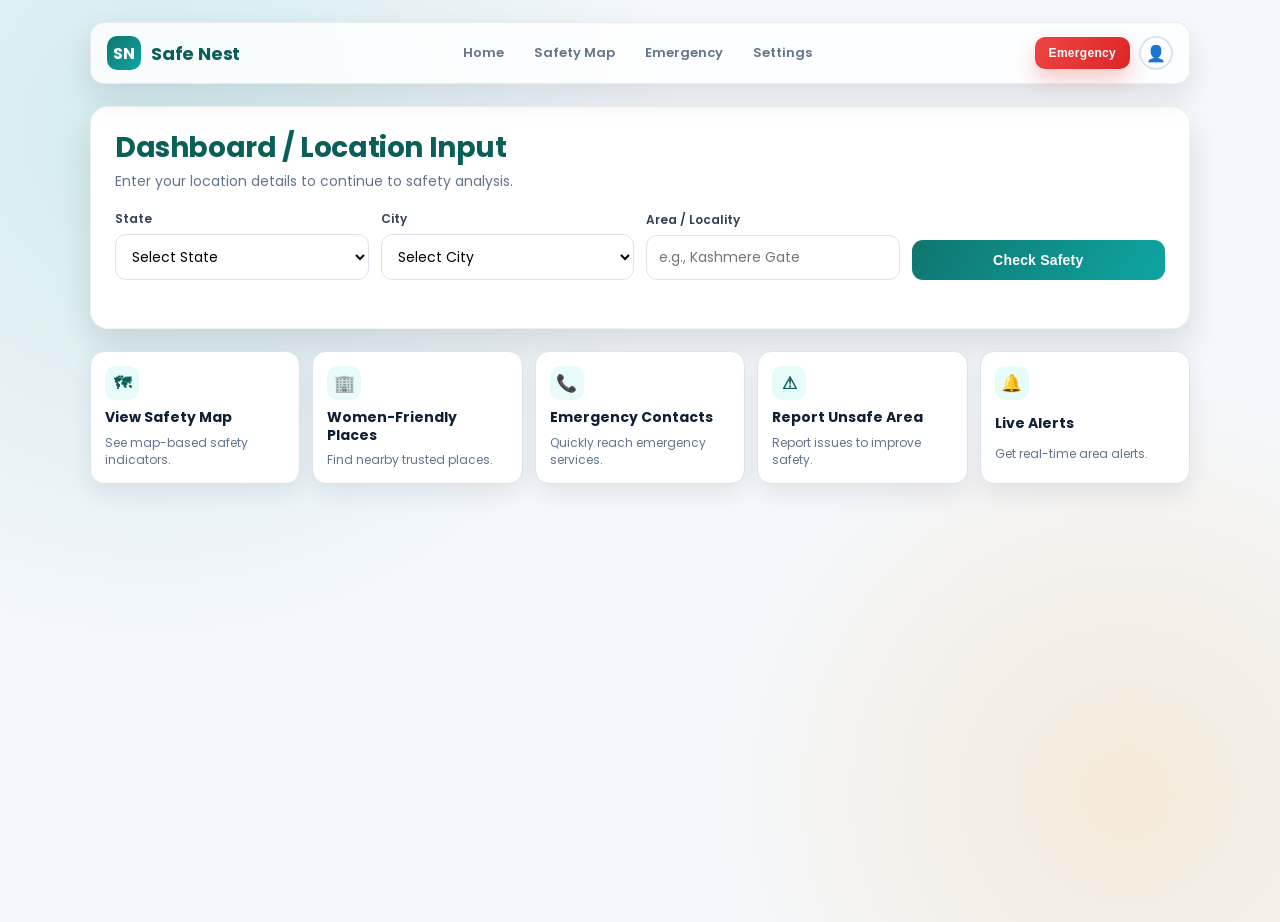
==== dashboard.html @ fce7488a "pages added" ====
<!DOCTYPE html>
<html lang="en">
<head>
  <meta charset="UTF-8" />
  <meta name="viewport" content="width=device-width, initial-scale=1.0" />
  <title>Safe Nest - Dashboard</title>
  <style>
    @import url('https://fonts.googleapis.com/css2?family=Poppins:wght@300;400;500;600;700&display=swap');

    :root {
      --bg: #f4f7fb;
      --surface: #ffffff;
      --primary: #0f766e;
      --primary-strong: #0b5f59;
      --secondary: #0ea5a2;
      --accent: #f59e0b;
      --text: #0f172a;
      --muted: #64748b;
      --border: #dbe4ed;
      --danger: #dc2626;
      --shadow: 0 18px 35px rgba(15, 23, 42, 0.12);
    }

    * {
      box-sizing: border-box;
      margin: 0;
      padding: 0;
    }

    body {
      font-family: 'Poppins', sans-serif;
      min-height: 100vh;
      color: var(--text);
      background:
        radial-gradient(circle at 12% 14%, rgba(14, 165, 162, 0.15), transparent 38%),
        radial-gradient(circle at 88% 86%, rgba(245, 158, 11, 0.14), transparent 30%),
        var(--bg);
    }

    .container {
      width: min(1100px, 92%);
      margin: 22px auto 40px;
    }

    .top-nav {
      position: sticky;
      top: 12px;
      z-index: 50;
      background: rgba(255, 255, 255, 0.82);
      backdrop-filter: blur(8px);
      border: 1px solid rgba(15, 23, 42, 0.08);
      border-radius: 14px;
      box-shadow: 0 14px 30px rgba(15, 23, 42, 0.1);
      padding: 12px 16px;
      display: flex;
      align-items: center;
      justify-content: space-between;
      gap: 12px;
      animation: fadeDown 0.45s ease;
    }

    .logo {
      display: flex;
      align-items: center;
      gap: 10px;
      font-weight: 700;
      color: var(--primary-strong);
      font-size: 18px;
      letter-spacing: -0.2px;
    }

    .logo-mark {
      width: 34px;
      height: 34px;
      border-radius: 10px;
      background: linear-gradient(140deg, var(--primary), var(--secondary));
      color: #fff;
      display: grid;
      place-items: center;
      font-size: 16px;
      font-weight: 700;
    }

    .nav-links {
      display: flex;
      align-items: center;
      gap: 6px;
      flex-wrap: wrap;
    }

    .nav-links a {
      text-decoration: none;
      color: var(--muted);
      font-size: 13px;
      font-weight: 600;
      padding: 8px 12px;
      border-radius: 10px;
      transition: 0.2s ease;
    }

    .nav-links a:hover {
      color: var(--primary-strong);
      background: #ecfbfa;
    }

    .nav-actions {
      display: flex;
      align-items: center;
      gap: 9px;
    }

    .emergency-btn {
      border: none;
      background: linear-gradient(120deg, #ef4444, #dc2626);
      color: #fff;
      border-radius: 10px;
      font-size: 12px;
      font-weight: 700;
      letter-spacing: 0.3px;
      padding: 9px 14px;
      cursor: pointer;
      box-shadow: 0 10px 20px rgba(220, 38, 38, 0.25);
      white-space: nowrap;
    }

    .profile {
      width: 34px;
      height: 34px;
      border-radius: 50%;
      border: 2px solid var(--border);
      display: grid;
      place-items: center;
      background: #fff;
      color: var(--primary-strong);
      font-size: 16px;
      cursor: pointer;
      transition: border-color 0.2s ease;
    }

    .profile:hover {
      border-color: var(--primary);
    }

    .main-section {
      margin-top: 22px;
      display: grid;
      gap: 22px;
      animation: riseUp 0.45s ease;
    }

    .location-panel {
      background: var(--surface);
      border: 1px solid rgba(15, 23, 42, 0.06);
      border-radius: 18px;
      box-shadow: var(--shadow);
      padding: 24px;
    }

    .location-panel h1 {
      font-size: 28px;
      color: var(--primary-strong);
      line-height: 1.2;
      letter-spacing: -0.4px;
    }

    .location-panel p {
      margin-top: 6px;
      font-size: 14px;
      color: var(--muted);
    }

    .location-form {
      margin-top: 18px;
      display: grid;
      grid-template-columns: repeat(4, 1fr);
      gap: 12px;
      align-items: end;
    }

    .field {
      display: grid;
      gap: 6px;
    }

    .field label {
      font-size: 12px;
      font-weight: 600;
      color: #334155;
    }

    .field select,
    .field input {
      width: 100%;
      border: 1px solid var(--border);
      border-radius: 11px;
      padding: 11px 12px;
      font-size: 14px;
      font-family: inherit;
      outline: none;
      transition: 0.2s ease;
      background: #fff;
    }

    .field select:focus,
    .field input:focus {
      border-color: var(--secondary);
      box-shadow: 0 0 0 3px rgba(14, 165, 162, 0.14);
    }

    .check-btn {
      border: none;
      border-radius: 11px;
      background: linear-gradient(120deg, var(--primary), var(--secondary));
      color: #fff;
      padding: 12px;
      font-size: 14px;
      font-weight: 700;
      cursor: pointer;
      transition: 0.2s ease;
      letter-spacing: 0.2px;
    }

    .check-btn:hover {
      transform: translateY(-1px);
      box-shadow: 0 10px 24px rgba(15, 118, 110, 0.28);
    }

    .error-msg {
      margin-top: 10px;
      font-size: 13px;
      color: var(--danger);
      min-height: 18px;
      font-weight: 500;
    }

    .quick-access {
      display: grid;
      gap: 12px;
      grid-template-columns: repeat(5, 1fr);
    }

    .quick-card {
      background: var(--surface);
      border: 1px solid rgba(15, 23, 42, 0.08);
      border-radius: 14px;
      box-shadow: 0 10px 24px rgba(15, 23, 42, 0.08);
      padding: 14px;
      cursor: pointer;
      display: grid;
      gap: 8px;
      min-height: 110px;
      transition: transform 0.2s ease, box-shadow 0.2s ease;
      text-align: left;
      font-family: inherit;
      border: 1px solid var(--border);
    }

    .quick-card:hover {
      transform: translateY(-3px);
      box-shadow: 0 14px 28px rgba(15, 23, 42, 0.14);
    }

    .quick-card .icon {
      width: 34px;
      height: 34px;
      border-radius: 10px;
      background: #e7fbfa;
      color: var(--primary-strong);
      display: grid;
      place-items: center;
      font-size: 17px;
      font-weight: 700;
    }

    .quick-card h3 {
      font-size: 14px;
      line-height: 1.3;
      color: #102034;
    }

    .quick-card p {
      font-size: 12px;
      color: var(--muted);
      line-height: 1.4;
    }

    @media (max-width: 980px) {
      .location-form {
        grid-template-columns: repeat(2, 1fr);
      }

      .quick-access {
        grid-template-columns: repeat(2, 1fr);
      }
    }

    @media (max-width: 640px) {
      .top-nav {
        flex-wrap: wrap;
      }

      .nav-links {
        order: 3;
        width: 100%;
      }

      .location-form {
        grid-template-columns: 1fr;
      }

      .quick-access {
        grid-template-columns: 1fr;
      }
    }

    @keyframes fadeDown {
      from {
        opacity: 0;
        transform: translateY(-12px);
      }
      to {
        opacity: 1;
        transform: translateY(0);
      }
    }

    @keyframes riseUp {
      from {
        opacity: 0;
        transform: translateY(10px);
      }
      to {
        opacity: 1;
        transform: translateY(0);
      }
    }
  </style>
</head>
<body>
  <div class="container">
    <nav class="top-nav">
      <div class="logo">
        <span class="logo-mark">SN</span>
        <span>Safe Nest</span>
      </div>

      <div class="nav-links">
        <a href="#">Home</a>
        <a href="#">Safety Map</a>
        <a href="#">Emergency</a>
        <a href="#">Settings</a>
      </div>

      <div class="nav-actions">
        <button class="emergency-btn" type="button" onclick="window.location.href='tel:112'">Emergency</button>
        <button class="profile" type="button" title="Profile">&#128100;</button>
      </div>
    </nav>

    <main class="main-section">
      <section class="location-panel">
        <h1>Dashboard / Location Input</h1>
        <p>Enter your location details to continue to safety analysis.</p>

        <form class="location-form" id="locationForm" novalidate>
          <div class="field">
            <label for="state">State</label>
            <select id="state">
              <option value="">Select State</option>
              <option value="Delhi">Delhi</option>
              <option value="Maharashtra">Maharashtra</option>
              <option value="Karnataka">Karnataka</option>
              <option value="Uttar Pradesh">Uttar Pradesh</option>
              <option value="Tamil Nadu">Tamil Nadu</option>
            </select>
          </div>

          <div class="field">
            <label for="city">City</label>
            <select id="city">
              <option value="">Select City</option>
              <option value="New Delhi">New Delhi</option>
              <option value="Mumbai">Mumbai</option>
              <option value="Bengaluru">Bengaluru</option>
              <option value="Lucknow">Lucknow</option>
              <option value="Chennai">Chennai</option>
            </select>
          </div>

          <div class="field">
            <label for="area">Area / Locality</label>
            <input id="area" type="text" placeholder="e.g., Kashmere Gate" />
          </div>

          <button class="check-btn" type="submit">Check Safety</button>
        </form>

        <p class="error-msg" id="formError"></p>
      </section>

      <section class="quick-access" aria-label="Quick access">
        <button class="quick-card" type="button" id="viewSafetyMapBtn">
          <span class="icon">&#128506;</span>
          <h3>View Safety Map</h3>
          <p>See map-based safety indicators.</p>
        </button>

        <button class="quick-card" type="button" id="womenFriendlyBtn">
          <span class="icon">&#127970;</span>
          <h3>Women-Friendly Places</h3>
          <p>Find nearby trusted places.</p>
        </button>

        <button class="quick-card" type="button" id="emergencyContactsBtn">
          <span class="icon">&#128222;</span>
          <h3>Emergency Contacts</h3>
          <p>Quickly reach emergency services.</p>
        </button>

        <button class="quick-card" type="button" id="reportUnsafeBtn">
          <span class="icon">&#9888;</span>
          <h3>Report Unsafe Area</h3>
          <p>Report issues to improve safety.</p>
        </button>

        <button class="quick-card" type="button" id="liveAlertsBtn">
          <span class="icon">&#128276;</span>
          <h3>Live Alerts</h3>
          <p>Get real-time area alerts.</p>
        </button>
      </section>
    </main>
  </div>

  <script>
    const locationForm = document.getElementById('locationForm');
    const stateInput = document.getElementById('state');
    const cityInput = document.getElementById('city');
    const areaInput = document.getElementById('area');
    const formError = document.getElementById('formError');

    function saveLocationAndGoToMap() {
      const state = stateInput.value.trim();
      const city = cityInput.value.trim();
      const area = areaInput.value.trim();

      if (!state || !city || !area) {
        formError.textContent = 'Please fill State, City, and Area / Locality.';
        return;
      }

      const selectedLocation = {
        state: state,
        city: city,
        area: area,
        savedAt: new Date().toISOString()
      };

      localStorage.setItem('safeNestSelectedLocation', JSON.stringify(selectedLocation));
      formError.textContent = '';
      window.location.href = 'map.html';
    }

    locationForm.addEventListener('submit', function (event) {
      event.preventDefault();
      saveLocationAndGoToMap();
    });

    document.getElementById('viewSafetyMapBtn').addEventListener('click', function () {
      saveLocationAndGoToMap();
    });

    document.getElementById('womenFriendlyBtn').addEventListener('click', function () {
      const state = stateInput.value.trim();
      const city = cityInput.value.trim();
      const area = areaInput.value.trim();

      if (!state || !city || !area) {
        formError.textContent = 'Please fill State, City, and Area / Locality first.';
        return;
      }

      const selectedLocation = {
        state: state,
        city: city,
        area: area,
        savedAt: new Date().toISOString(),
        focus: 'women-friendly'
      };

      localStorage.setItem('safeNestSelectedLocation', JSON.stringify(selectedLocation));
      window.location.href = 'map.html?focus=women-friendly';
    });

    document.getElementById('emergencyContactsBtn').addEventListener('click', function () {
      window.location.href = 'tel:112';
    });

    document.getElementById('reportUnsafeBtn').addEventListener('click', function () {
      const subject = encodeURIComponent('Unsafe area report - Safe Nest');
      const body = encodeURIComponent('Location details:\nState: ' + stateInput.value.trim() + '\nCity: ' + cityInput.value.trim() + '\nArea: ' + areaInput.value.trim());
      window.location.href = 'mailto:safenest@example.com?subject=' + subject + '&body=' + body;
    });

    document.getElementById('liveAlertsBtn').addEventListener('click', function () {
      const state = stateInput.value.trim();
      const city = cityInput.value.trim();
      const area = areaInput.value.trim();

      if (state && city && area) {
        const selectedLocation = {
          state: state,
          city: city,
          area: area,
          savedAt: new Date().toISOString(),
          focus: 'alerts'
        };

        localStorage.setItem('safeNestSelectedLocation', JSON.stringify(selectedLocation));
        window.location.href = 'map.html?focus=alerts';
        return;
      }

      window.location.href = 'map.html';
    });
  </script>
</body>
</html>
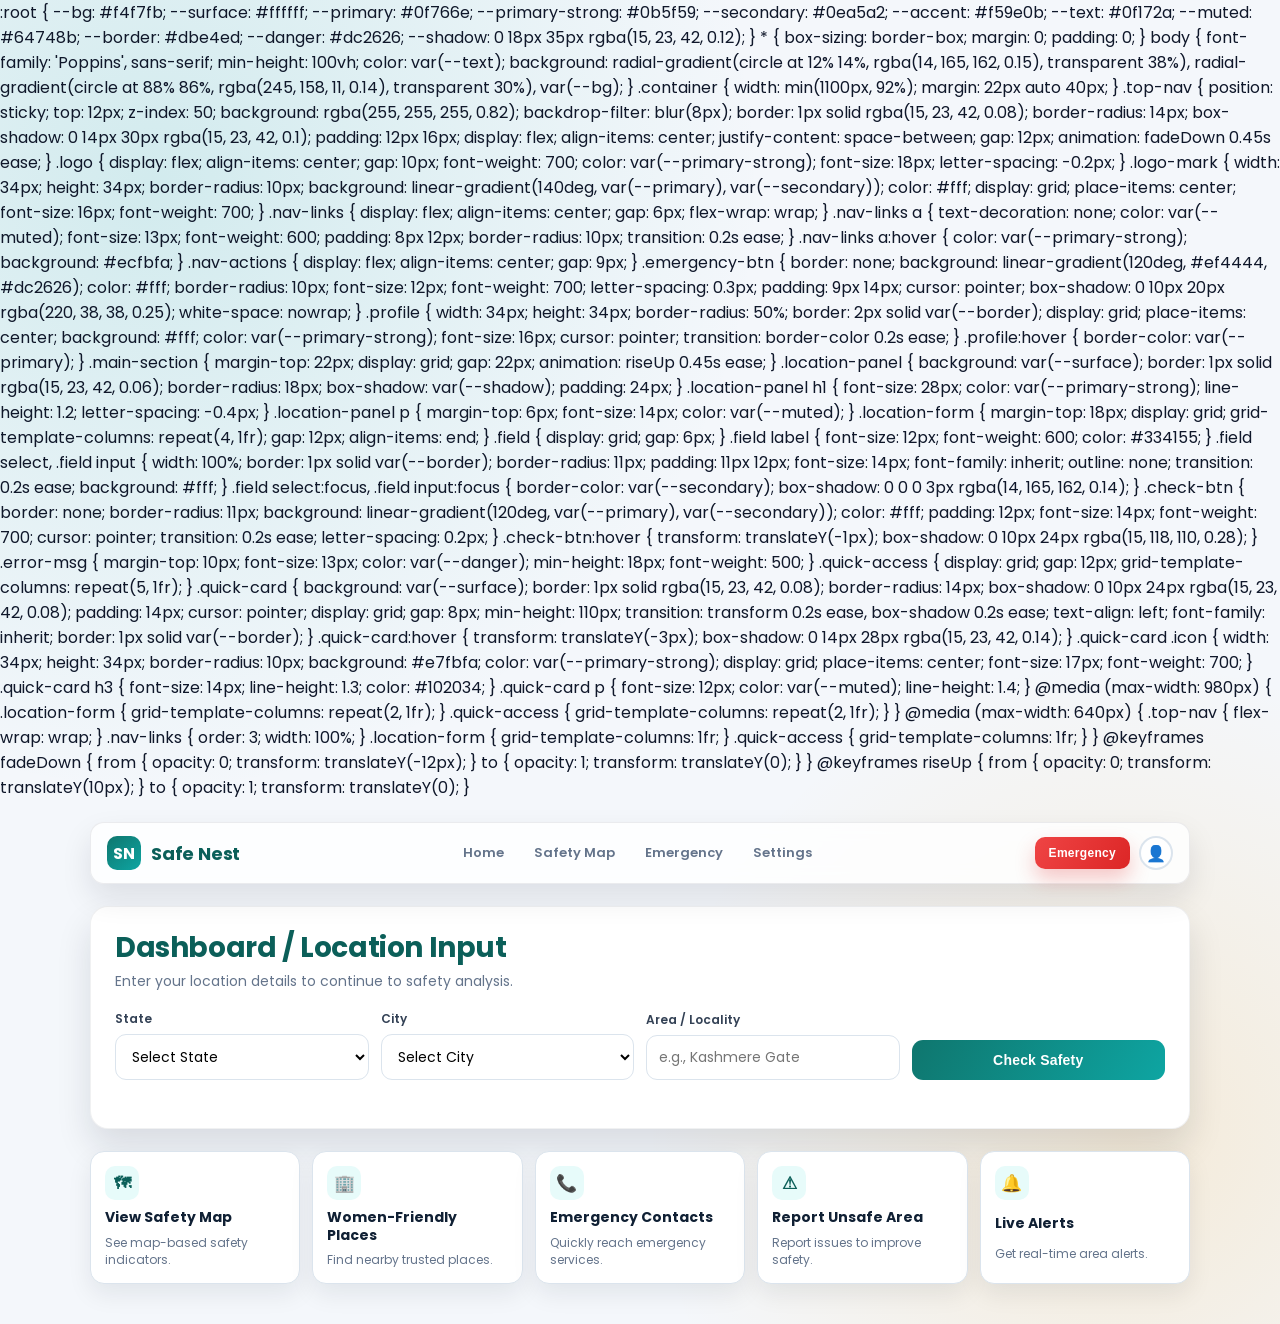
==== commit 6551328c: "push the changes" ====
--- a/dashboard.html
+++ b/dashboard.html
@@ -4,8 +4,7 @@
   <meta charset="UTF-8" />
   <meta name="viewport" content="width=device-width, initial-scale=1.0" />
   <title>Safe Nest - Dashboard</title>
-  <style>
-    @import url('https://fonts.googleapis.com/css2?family=Poppins:wght@300;400;500;600;700&display=swap');
+  <link rel="stylesheet" href="css/dashboard.css" />
 
     :root {
       --bg: #f4f7fb;
@@ -333,8 +332,6 @@
         opacity: 1;
         transform: translateY(0);
       }
-    }
-  </style>
 </head>
 <body>
   <div class="container">
@@ -432,97 +429,6 @@
     </main>
   </div>
 
-  <script>
-    const locationForm = document.getElementById('locationForm');
-    const stateInput = document.getElementById('state');
-    const cityInput = document.getElementById('city');
-    const areaInput = document.getElementById('area');
-    const formError = document.getElementById('formError');
-
-    function saveLocationAndGoToMap() {
-      const state = stateInput.value.trim();
-      const city = cityInput.value.trim();
-      const area = areaInput.value.trim();
-
-      if (!state || !city || !area) {
-        formError.textContent = 'Please fill State, City, and Area / Locality.';
-        return;
-      }
-
-      const selectedLocation = {
-        state: state,
-        city: city,
-        area: area,
-        savedAt: new Date().toISOString()
-      };
-
-      localStorage.setItem('safeNestSelectedLocation', JSON.stringify(selectedLocation));
-      formError.textContent = '';
-      window.location.href = 'map.html';
-    }
-
-    locationForm.addEventListener('submit', function (event) {
-      event.preventDefault();
-      saveLocationAndGoToMap();
-    });
-
-    document.getElementById('viewSafetyMapBtn').addEventListener('click', function () {
-      saveLocationAndGoToMap();
-    });
-
-    document.getElementById('womenFriendlyBtn').addEventListener('click', function () {
-      const state = stateInput.value.trim();
-      const city = cityInput.value.trim();
-      const area = areaInput.value.trim();
-
-      if (!state || !city || !area) {
-        formError.textContent = 'Please fill State, City, and Area / Locality first.';
-        return;
-      }
-
-      const selectedLocation = {
-        state: state,
-        city: city,
-        area: area,
-        savedAt: new Date().toISOString(),
-        focus: 'women-friendly'
-      };
-
-      localStorage.setItem('safeNestSelectedLocation', JSON.stringify(selectedLocation));
-      window.location.href = 'map.html?focus=women-friendly';
-    });
-
-    document.getElementById('emergencyContactsBtn').addEventListener('click', function () {
-      window.location.href = 'tel:112';
-    });
-
-    document.getElementById('reportUnsafeBtn').addEventListener('click', function () {
-      const subject = encodeURIComponent('Unsafe area report - Safe Nest');
-      const body = encodeURIComponent('Location details:\nState: ' + stateInput.value.trim() + '\nCity: ' + cityInput.value.trim() + '\nArea: ' + areaInput.value.trim());
-      window.location.href = 'mailto:safenest@example.com?subject=' + subject + '&body=' + body;
-    });
-
-    document.getElementById('liveAlertsBtn').addEventListener('click', function () {
-      const state = stateInput.value.trim();
-      const city = cityInput.value.trim();
-      const area = areaInput.value.trim();
-
-      if (state && city && area) {
-        const selectedLocation = {
-          state: state,
-          city: city,
-          area: area,
-          savedAt: new Date().toISOString(),
-          focus: 'alerts'
-        };
-
-        localStorage.setItem('safeNestSelectedLocation', JSON.stringify(selectedLocation));
-        window.location.href = 'map.html?focus=alerts';
-        return;
-      }
-
-      window.location.href = 'map.html';
-    });
-  </script>
+  <script src="js/dashboard.js" defer></script>
 </body>
 </html>
--- a/css/dashboard.css
+++ b/css/dashboard.css
@@ -0,0 +1,329 @@
+@import url('https://fonts.googleapis.com/css2?family=Poppins:wght@300;400;500;600;700&display=swap');
+
+:root {
+  --bg: #f4f7fb;
+  --surface: #ffffff;
+  --primary: #0f766e;
+  --primary-strong: #0b5f59;
+  --secondary: #0ea5a2;
+  --accent: #f59e0b;
+  --text: #0f172a;
+  --muted: #64748b;
+  --border: #dbe4ed;
+  --danger: #dc2626;
+  --shadow: 0 18px 35px rgba(15, 23, 42, 0.12);
+}
+
+* {
+  box-sizing: border-box;
+  margin: 0;
+  padding: 0;
+}
+
+body {
+  font-family: 'Poppins', sans-serif;
+  min-height: 100vh;
+  color: var(--text);
+  background:
+    radial-gradient(circle at 12% 14%, rgba(14, 165, 162, 0.15), transparent 38%),
+    radial-gradient(circle at 88% 86%, rgba(245, 158, 11, 0.14), transparent 30%),
+    var(--bg);
+}
+
+.container {
+  width: min(1100px, 92%);
+  margin: 22px auto 40px;
+}
+
+.top-nav {
+  position: sticky;
+  top: 12px;
+  z-index: 50;
+  background: rgba(255, 255, 255, 0.82);
+  backdrop-filter: blur(8px);
+  border: 1px solid rgba(15, 23, 42, 0.08);
+  border-radius: 14px;
+  box-shadow: 0 14px 30px rgba(15, 23, 42, 0.1);
+  padding: 12px 16px;
+  display: flex;
+  align-items: center;
+  justify-content: space-between;
+  gap: 12px;
+  animation: fadeDown 0.45s ease;
+}
+
+.logo {
+  display: flex;
+  align-items: center;
+  gap: 10px;
+  font-weight: 700;
+  color: var(--primary-strong);
+  font-size: 18px;
+  letter-spacing: -0.2px;
+}
+
+.logo-mark {
+  width: 34px;
+  height: 34px;
+  border-radius: 10px;
+  background: linear-gradient(140deg, var(--primary), var(--secondary));
+  color: #fff;
+  display: grid;
+  place-items: center;
+  font-size: 16px;
+  font-weight: 700;
+}
+
+.nav-links {
+  display: flex;
+  align-items: center;
+  gap: 6px;
+  flex-wrap: wrap;
+}
+
+.nav-links a {
+  text-decoration: none;
+  color: var(--muted);
+  font-size: 13px;
+  font-weight: 600;
+  padding: 8px 12px;
+  border-radius: 10px;
+  transition: 0.2s ease;
+}
+
+.nav-links a:hover {
+  color: var(--primary-strong);
+  background: #ecfbfa;
+}
+
+.nav-actions {
+  display: flex;
+  align-items: center;
+  gap: 9px;
+}
+
+.emergency-btn {
+  border: none;
+  background: linear-gradient(120deg, #ef4444, #dc2626);
+  color: #fff;
+  border-radius: 10px;
+  font-size: 12px;
+  font-weight: 700;
+  letter-spacing: 0.3px;
+  padding: 9px 14px;
+  cursor: pointer;
+  box-shadow: 0 10px 20px rgba(220, 38, 38, 0.25);
+  white-space: nowrap;
+}
+
+.profile {
+  width: 34px;
+  height: 34px;
+  border-radius: 50%;
+  border: 2px solid var(--border);
+  display: grid;
+  place-items: center;
+  background: #fff;
+  color: var(--primary-strong);
+  font-size: 16px;
+  cursor: pointer;
+  transition: border-color 0.2s ease;
+}
+
+.profile:hover {
+  border-color: var(--primary);
+}
+
+.main-section {
+  margin-top: 22px;
+  display: grid;
+  gap: 22px;
+  animation: riseUp 0.45s ease;
+}
+
+.location-panel {
+  background: var(--surface);
+  border: 1px solid rgba(15, 23, 42, 0.06);
+  border-radius: 18px;
+  box-shadow: var(--shadow);
+  padding: 24px;
+}
+
+.location-panel h1 {
+  font-size: 28px;
+  color: var(--primary-strong);
+  line-height: 1.2;
+  letter-spacing: -0.4px;
+}
+
+.location-panel p {
+  margin-top: 6px;
+  font-size: 14px;
+  color: var(--muted);
+}
+
+.location-form {
+  margin-top: 18px;
+  display: grid;
+  grid-template-columns: repeat(4, 1fr);
+  gap: 12px;
+  align-items: end;
+}
+
+.field {
+  display: grid;
+  gap: 6px;
+}
+
+.field label {
+  font-size: 12px;
+  font-weight: 600;
+  color: #334155;
+}
+
+.field select,
+.field input {
+  width: 100%;
+  border: 1px solid var(--border);
+  border-radius: 11px;
+  padding: 11px 12px;
+  font-size: 14px;
+  font-family: inherit;
+  outline: none;
+  transition: 0.2s ease;
+  background: #fff;
+}
+
+.field select:focus,
+.field input:focus {
+  border-color: var(--secondary);
+  box-shadow: 0 0 0 3px rgba(14, 165, 162, 0.14);
+}
+
+.check-btn {
+  border: none;
+  border-radius: 11px;
+  background: linear-gradient(120deg, var(--primary), var(--secondary));
+  color: #fff;
+  padding: 12px;
+  font-size: 14px;
+  font-weight: 700;
+  cursor: pointer;
+  transition: 0.2s ease;
+  letter-spacing: 0.2px;
+}
+
+.check-btn:hover {
+  transform: translateY(-1px);
+  box-shadow: 0 10px 24px rgba(15, 118, 110, 0.28);
+}
+
+.error-msg {
+  margin-top: 10px;
+  font-size: 13px;
+  color: var(--danger);
+  min-height: 18px;
+  font-weight: 500;
+}
+
+.quick-access {
+  display: grid;
+  gap: 12px;
+  grid-template-columns: repeat(5, 1fr);
+}
+
+.quick-card {
+  background: var(--surface);
+  border: 1px solid rgba(15, 23, 42, 0.08);
+  border-radius: 14px;
+  box-shadow: 0 10px 24px rgba(15, 23, 42, 0.08);
+  padding: 14px;
+  cursor: pointer;
+  display: grid;
+  gap: 8px;
+  min-height: 110px;
+  transition: transform 0.2s ease, box-shadow 0.2s ease;
+  text-align: left;
+  font-family: inherit;
+  border: 1px solid var(--border);
+}
+
+.quick-card:hover {
+  transform: translateY(-3px);
+  box-shadow: 0 14px 28px rgba(15, 23, 42, 0.14);
+}
+
+.quick-card .icon {
+  width: 34px;
+  height: 34px;
+  border-radius: 10px;
+  background: #e7fbfa;
+  color: var(--primary-strong);
+  display: grid;
+  place-items: center;
+  font-size: 17px;
+  font-weight: 700;
+}
+
+.quick-card h3 {
+  font-size: 14px;
+  line-height: 1.3;
+  color: #102034;
+}
+
+.quick-card p {
+  font-size: 12px;
+  color: var(--muted);
+  line-height: 1.4;
+}
+
+@media (max-width: 980px) {
+  .location-form {
+    grid-template-columns: repeat(2, 1fr);
+  }
+
+  .quick-access {
+    grid-template-columns: repeat(2, 1fr);
+  }
+}
+
+@media (max-width: 640px) {
+  .top-nav {
+    flex-wrap: wrap;
+  }
+
+  .nav-links {
+    order: 3;
+    width: 100%;
+  }
+
+  .location-form {
+    grid-template-columns: 1fr;
+  }
+
+  .quick-access {
+    grid-template-columns: 1fr;
+  }
+}
+
+@keyframes fadeDown {
+  from {
+    opacity: 0;
+    transform: translateY(-12px);
+  }
+  to {
+    opacity: 1;
+    transform: translateY(0);
+  }
+}
+
+@keyframes riseUp {
+  from {
+    opacity: 0;
+    transform: translateY(10px);
+  }
+  to {
+    opacity: 1;
+    transform: translateY(0);
+  }
+}
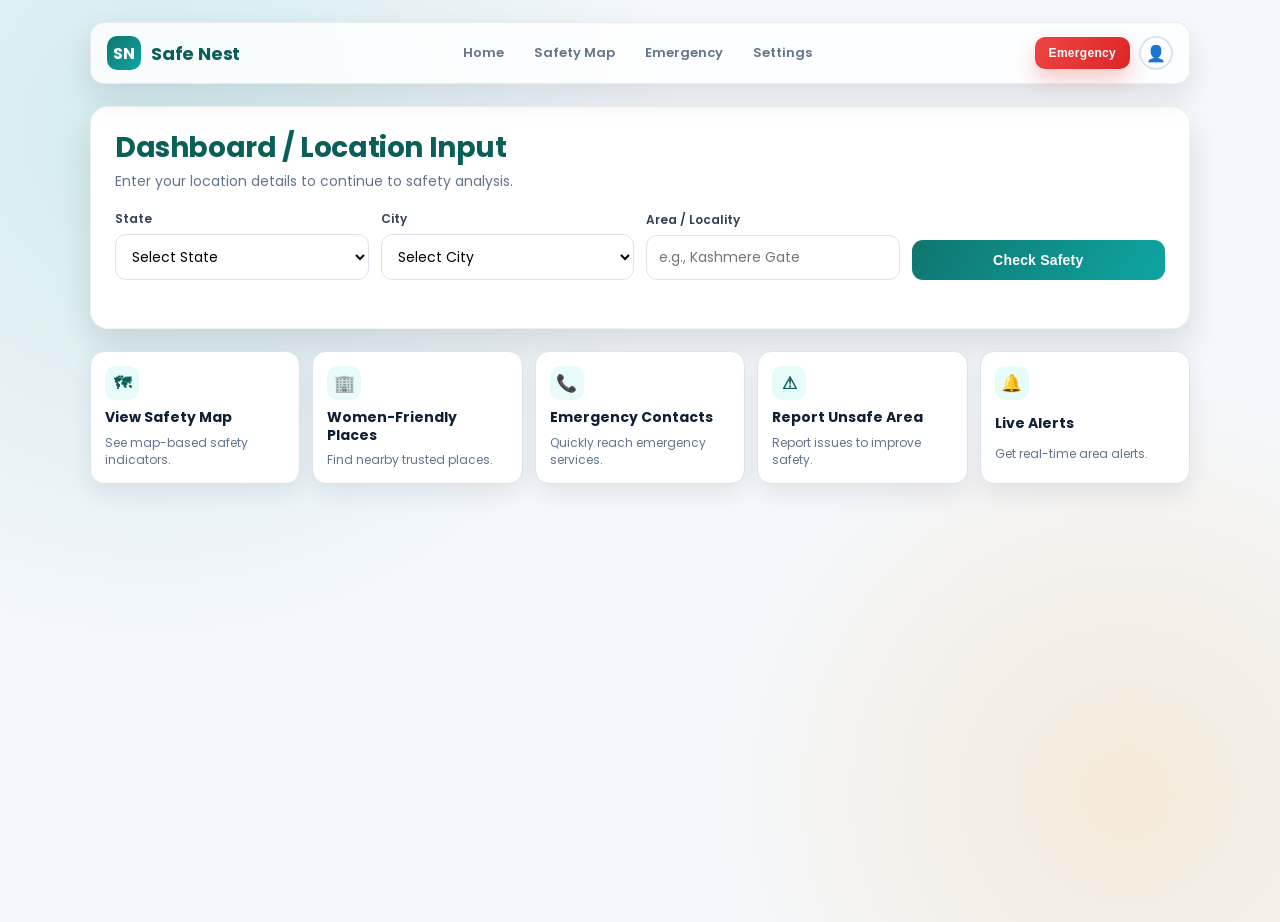
==== commit a00b13ed: "done" ====
--- a/dashboard.html
+++ b/dashboard.html
@@ -4,335 +4,7 @@
   <meta charset="UTF-8" />
   <meta name="viewport" content="width=device-width, initial-scale=1.0" />
   <title>Safe Nest - Dashboard</title>
-  <link rel="stylesheet" href="css/dashboard.css" />
-
-    :root {
-      --bg: #f4f7fb;
-      --surface: #ffffff;
-      --primary: #0f766e;
-      --primary-strong: #0b5f59;
-      --secondary: #0ea5a2;
-      --accent: #f59e0b;
-      --text: #0f172a;
-      --muted: #64748b;
-      --border: #dbe4ed;
-      --danger: #dc2626;
-      --shadow: 0 18px 35px rgba(15, 23, 42, 0.12);
-    }
-
-    * {
-      box-sizing: border-box;
-      margin: 0;
-      padding: 0;
-    }
-
-    body {
-      font-family: 'Poppins', sans-serif;
-      min-height: 100vh;
-      color: var(--text);
-      background:
-        radial-gradient(circle at 12% 14%, rgba(14, 165, 162, 0.15), transparent 38%),
-        radial-gradient(circle at 88% 86%, rgba(245, 158, 11, 0.14), transparent 30%),
-        var(--bg);
-    }
-
-    .container {
-      width: min(1100px, 92%);
-      margin: 22px auto 40px;
-    }
-
-    .top-nav {
-      position: sticky;
-      top: 12px;
-      z-index: 50;
-      background: rgba(255, 255, 255, 0.82);
-      backdrop-filter: blur(8px);
-      border: 1px solid rgba(15, 23, 42, 0.08);
-      border-radius: 14px;
-      box-shadow: 0 14px 30px rgba(15, 23, 42, 0.1);
-      padding: 12px 16px;
-      display: flex;
-      align-items: center;
-      justify-content: space-between;
-      gap: 12px;
-      animation: fadeDown 0.45s ease;
-    }
-
-    .logo {
-      display: flex;
-      align-items: center;
-      gap: 10px;
-      font-weight: 700;
-      color: var(--primary-strong);
-      font-size: 18px;
-      letter-spacing: -0.2px;
-    }
-
-    .logo-mark {
-      width: 34px;
-      height: 34px;
-      border-radius: 10px;
-      background: linear-gradient(140deg, var(--primary), var(--secondary));
-      color: #fff;
-      display: grid;
-      place-items: center;
-      font-size: 16px;
-      font-weight: 700;
-    }
-
-    .nav-links {
-      display: flex;
-      align-items: center;
-      gap: 6px;
-      flex-wrap: wrap;
-    }
-
-    .nav-links a {
-      text-decoration: none;
-      color: var(--muted);
-      font-size: 13px;
-      font-weight: 600;
-      padding: 8px 12px;
-      border-radius: 10px;
-      transition: 0.2s ease;
-    }
-
-    .nav-links a:hover {
-      color: var(--primary-strong);
-      background: #ecfbfa;
-    }
-
-    .nav-actions {
-      display: flex;
-      align-items: center;
-      gap: 9px;
-    }
-
-    .emergency-btn {
-      border: none;
-      background: linear-gradient(120deg, #ef4444, #dc2626);
-      color: #fff;
-      border-radius: 10px;
-      font-size: 12px;
-      font-weight: 700;
-      letter-spacing: 0.3px;
-      padding: 9px 14px;
-      cursor: pointer;
-      box-shadow: 0 10px 20px rgba(220, 38, 38, 0.25);
-      white-space: nowrap;
-    }
-
-    .profile {
-      width: 34px;
-      height: 34px;
-      border-radius: 50%;
-      border: 2px solid var(--border);
-      display: grid;
-      place-items: center;
-      background: #fff;
-      color: var(--primary-strong);
-      font-size: 16px;
-      cursor: pointer;
-      transition: border-color 0.2s ease;
-    }
-
-    .profile:hover {
-      border-color: var(--primary);
-    }
-
-    .main-section {
-      margin-top: 22px;
-      display: grid;
-      gap: 22px;
-      animation: riseUp 0.45s ease;
-    }
-
-    .location-panel {
-      background: var(--surface);
-      border: 1px solid rgba(15, 23, 42, 0.06);
-      border-radius: 18px;
-      box-shadow: var(--shadow);
-      padding: 24px;
-    }
-
-    .location-panel h1 {
-      font-size: 28px;
-      color: var(--primary-strong);
-      line-height: 1.2;
-      letter-spacing: -0.4px;
-    }
-
-    .location-panel p {
-      margin-top: 6px;
-      font-size: 14px;
-      color: var(--muted);
-    }
-
-    .location-form {
-      margin-top: 18px;
-      display: grid;
-      grid-template-columns: repeat(4, 1fr);
-      gap: 12px;
-      align-items: end;
-    }
-
-    .field {
-      display: grid;
-      gap: 6px;
-    }
-
-    .field label {
-      font-size: 12px;
-      font-weight: 600;
-      color: #334155;
-    }
-
-    .field select,
-    .field input {
-      width: 100%;
-      border: 1px solid var(--border);
-      border-radius: 11px;
-      padding: 11px 12px;
-      font-size: 14px;
-      font-family: inherit;
-      outline: none;
-      transition: 0.2s ease;
-      background: #fff;
-    }
-
-    .field select:focus,
-    .field input:focus {
-      border-color: var(--secondary);
-      box-shadow: 0 0 0 3px rgba(14, 165, 162, 0.14);
-    }
-
-    .check-btn {
-      border: none;
-      border-radius: 11px;
-      background: linear-gradient(120deg, var(--primary), var(--secondary));
-      color: #fff;
-      padding: 12px;
-      font-size: 14px;
-      font-weight: 700;
-      cursor: pointer;
-      transition: 0.2s ease;
-      letter-spacing: 0.2px;
-    }
-
-    .check-btn:hover {
-      transform: translateY(-1px);
-      box-shadow: 0 10px 24px rgba(15, 118, 110, 0.28);
-    }
-
-    .error-msg {
-      margin-top: 10px;
-      font-size: 13px;
-      color: var(--danger);
-      min-height: 18px;
-      font-weight: 500;
-    }
-
-    .quick-access {
-      display: grid;
-      gap: 12px;
-      grid-template-columns: repeat(5, 1fr);
-    }
-
-    .quick-card {
-      background: var(--surface);
-      border: 1px solid rgba(15, 23, 42, 0.08);
-      border-radius: 14px;
-      box-shadow: 0 10px 24px rgba(15, 23, 42, 0.08);
-      padding: 14px;
-      cursor: pointer;
-      display: grid;
-      gap: 8px;
-      min-height: 110px;
-      transition: transform 0.2s ease, box-shadow 0.2s ease;
-      text-align: left;
-      font-family: inherit;
-      border: 1px solid var(--border);
-    }
-
-    .quick-card:hover {
-      transform: translateY(-3px);
-      box-shadow: 0 14px 28px rgba(15, 23, 42, 0.14);
-    }
-
-    .quick-card .icon {
-      width: 34px;
-      height: 34px;
-      border-radius: 10px;
-      background: #e7fbfa;
-      color: var(--primary-strong);
-      display: grid;
-      place-items: center;
-      font-size: 17px;
-      font-weight: 700;
-    }
-
-    .quick-card h3 {
-      font-size: 14px;
-      line-height: 1.3;
-      color: #102034;
-    }
-
-    .quick-card p {
-      font-size: 12px;
-      color: var(--muted);
-      line-height: 1.4;
-    }
-
-    @media (max-width: 980px) {
-      .location-form {
-        grid-template-columns: repeat(2, 1fr);
-      }
-
-      .quick-access {
-        grid-template-columns: repeat(2, 1fr);
-      }
-    }
-
-    @media (max-width: 640px) {
-      .top-nav {
-        flex-wrap: wrap;
-      }
-
-      .nav-links {
-        order: 3;
-        width: 100%;
-      }
-
-      .location-form {
-        grid-template-columns: 1fr;
-      }
-
-      .quick-access {
-        grid-template-columns: 1fr;
-      }
-    }
-
-    @keyframes fadeDown {
-      from {
-        opacity: 0;
-        transform: translateY(-12px);
-      }
-      to {
-        opacity: 1;
-        transform: translateY(0);
-      }
-    }
-
-    @keyframes riseUp {
-      from {
-        opacity: 0;
-        transform: translateY(10px);
-      }
-      to {
-        opacity: 1;
-        transform: translateY(0);
-      }
-</head>
+  <link rel="stylesheet" href="css/dashboard.css" /></head>
 <body>
   <div class="container">
     <nav class="top-nav">
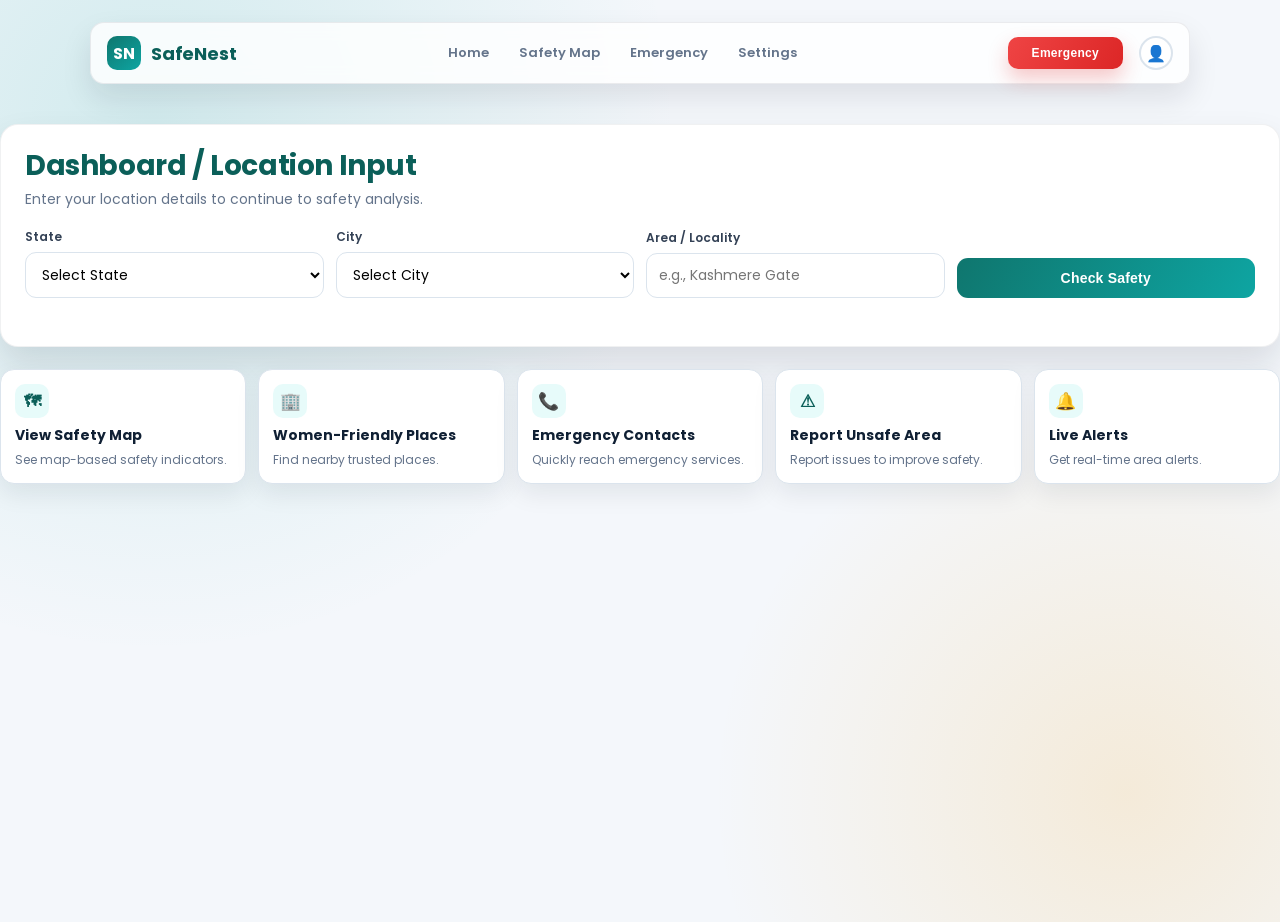
==== commit 731f591a: "Modified dashboard" ====
--- a/dashboard.html
+++ b/dashboard.html
@@ -3,26 +3,31 @@
 <head>
   <meta charset="UTF-8" />
   <meta name="viewport" content="width=device-width, initial-scale=1.0" />
-  <title>Safe Nest - Dashboard</title>
+  <title>SafeNest - Dashboard</title>
   <link rel="stylesheet" href="css/dashboard.css" /></head>
 <body>
   <div class="container">
     <nav class="top-nav">
       <div class="logo">
         <span class="logo-mark">SN</span>
-        <span>Safe Nest</span>
+        <span>SafeNest</span>
       </div>
 
       <div class="nav-links">
-        <a href="#">Home</a>
-        <a href="#">Safety Map</a>
-        <a href="#">Emergency</a>
-        <a href="#">Settings</a>
+        <a href="dashboard.html">Home</a>
+        <a href="map.html">Safety Map</a>
+        <a href="emergency.html">Emergency</a>
+        <a href="settings.html">Settings</a>
       </div>
 
       <div class="nav-actions">
-        <button class="emergency-btn" type="button" onclick="window.location.href='tel:112'">Emergency</button>
-        <button class="profile" type="button" title="Profile">&#128100;</button>
+  <button class="emergency-btn" type="button" onclick="window.location.href='tel:112'">Emergency</button>
+  <button class="profile" type="button" title="Profile">&#128100;</button>
+  <div class="profile-menu" id="profileMenu">
+    <button id="logoutBtn">Logout</button>
+  </div>
+</div>
+
       </div>
     </nav>
 
--- a/css/dashboard.css
+++ b/css/dashboard.css
@@ -99,7 +99,8 @@
 .nav-actions {
   display: flex;
   align-items: center;
-  gap: 9px;
+  gap: 1rem;
+  position: relative;
 }
 
 .emergency-btn {
@@ -110,7 +111,7 @@
   font-size: 12px;
   font-weight: 700;
   letter-spacing: 0.3px;
-  padding: 9px 14px;
+  padding: 9px 24px;
   cursor: pointer;
   box-shadow: 0 10px 20px rgba(220, 38, 38, 0.25);
   white-space: nowrap;
@@ -121,8 +122,9 @@
   height: 34px;
   border-radius: 50%;
   border: 2px solid var(--border);
-  display: grid;
-  place-items: center;
+  display: flex;
+  align-items: center;
+  justify-content: center;
   background: #fff;
   color: var(--primary-strong);
   font-size: 16px;
@@ -277,6 +279,32 @@
   line-height: 1.4;
 }
 
+.profile-menu {
+  position: absolute;
+  top: calc(100% + 6px); /* drop neatly below the profile icon */
+  right: 0;              /* align with the right edge of the profile button */
+  background: #fff;
+  border: 1px solid #ddd;
+  border-radius: 6px;
+  box-shadow: 0 2px 6px rgba(0,0,0,0.15);
+  display: none;
+  z-index: 1000;
+}
+
+.profile-menu button {
+  background: none;
+  border: none;
+  padding: 0.75rem 1.25rem;
+  width: 100%;
+  text-align: left;
+  cursor: pointer;
+}
+
+.profile-menu button:hover {
+  background: #f3f4f6;
+}
+
+
 @media (max-width: 980px) {
   .location-form {
     grid-template-columns: repeat(2, 1fr);
